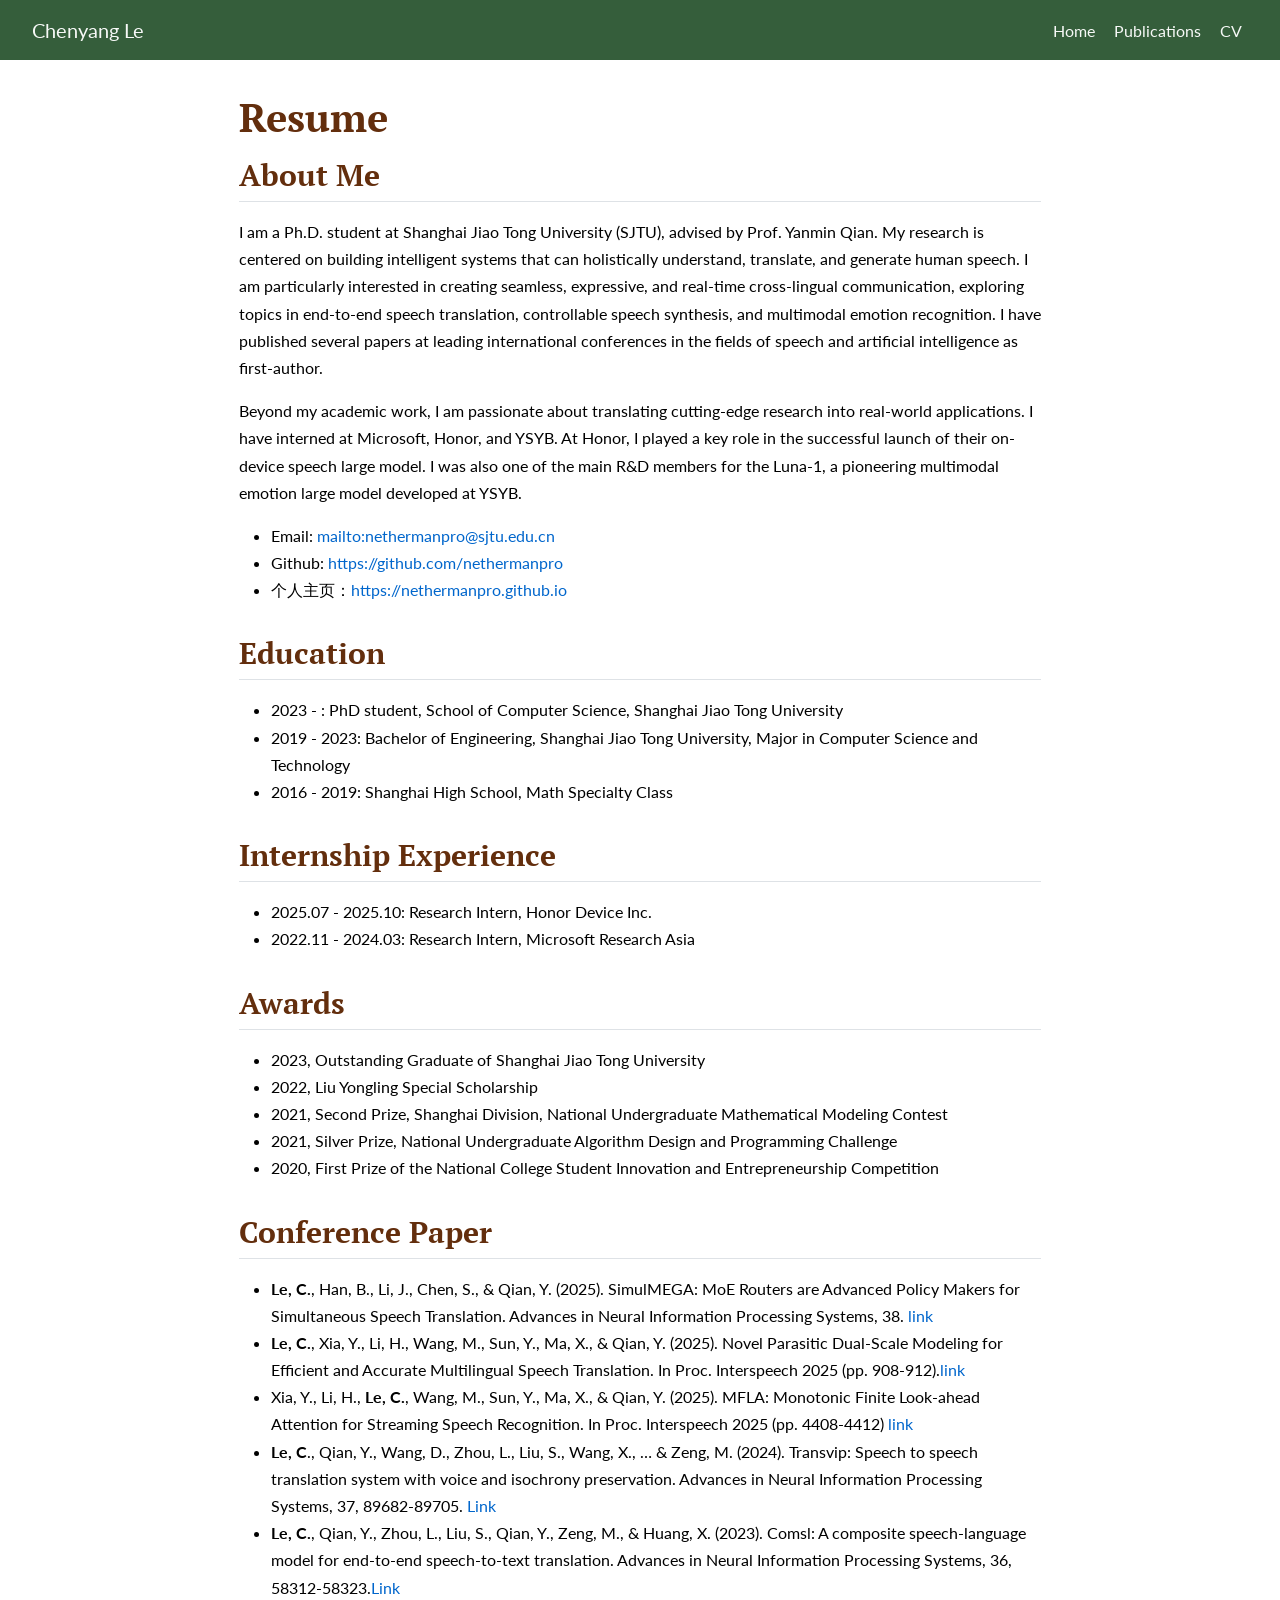
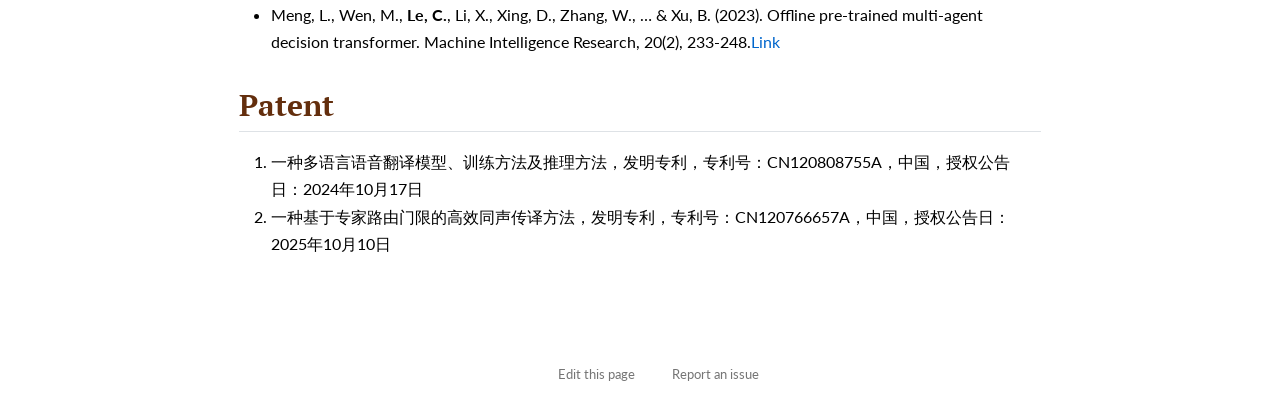
==== docs/CV.html @ 5bd32dc4 "." ====
<!DOCTYPE html>
<html xmlns="http://www.w3.org/1999/xhtml" lang="en" xml:lang="en"><head>

<meta charset="utf-8">
<meta name="generator" content="quarto-1.8.25">

<meta name="viewport" content="width=device-width, initial-scale=1.0, user-scalable=yes">


<title>Resume – Chenyang Le</title>
<style>
code{white-space: pre-wrap;}
span.smallcaps{font-variant: small-caps;}
div.columns{display: flex; gap: min(4vw, 1.5em);}
div.column{flex: auto; overflow-x: auto;}
div.hanging-indent{margin-left: 1.5em; text-indent: -1.5em;}
ul.task-list{list-style: none;}
ul.task-list li input[type="checkbox"] {
  width: 0.8em;
  margin: 0 0.8em 0.2em -1em; /* quarto-specific, see https://github.com/quarto-dev/quarto-cli/issues/4556 */ 
  vertical-align: middle;
}
</style>


<script src="site_libs/quarto-nav/quarto-nav.js"></script>
<script src="site_libs/quarto-nav/headroom.min.js"></script>
<script src="site_libs/clipboard/clipboard.min.js"></script>
<script src="site_libs/quarto-search/autocomplete.umd.js"></script>
<script src="site_libs/quarto-search/fuse.min.js"></script>
<script src="site_libs/quarto-search/quarto-search.js"></script>
<meta name="quarto:offset" content="./">
<link href="./images/site-logo.png" rel="icon" type="image/png">
<script src="site_libs/quarto-html/quarto.js" type="module"></script>
<script src="site_libs/quarto-html/tabsets/tabsets.js" type="module"></script>
<script src="site_libs/quarto-html/axe/axe-check.js" type="module"></script>
<script src="site_libs/quarto-html/popper.min.js"></script>
<script src="site_libs/quarto-html/tippy.umd.min.js"></script>
<script src="site_libs/quarto-html/anchor.min.js"></script>
<link href="site_libs/quarto-html/tippy.css" rel="stylesheet">
<link href="site_libs/quarto-html/quarto-syntax-highlighting-919c7ec90743d9b1e9761dff04b41dfc.css" rel="stylesheet" id="quarto-text-highlighting-styles">
<script src="site_libs/bootstrap/bootstrap.min.js"></script>
<link href="site_libs/bootstrap/bootstrap-icons.css" rel="stylesheet">
<link href="site_libs/bootstrap/bootstrap-dcd3f882ce34d46ee7077e423b65942c.min.css" rel="stylesheet" append-hash="true" id="quarto-bootstrap" data-mode="light">
<script id="quarto-search-options" type="application/json">{
  "location": "navbar",
  "copy-button": false,
  "collapse-after": 3,
  "panel-placement": "end",
  "type": "overlay",
  "limit": 50,
  "keyboard-shortcut": [
    "f",
    "/",
    "s"
  ],
  "show-item-context": false,
  "language": {
    "search-no-results-text": "No results",
    "search-matching-documents-text": "matching documents",
    "search-copy-link-title": "Copy link to search",
    "search-hide-matches-text": "Hide additional matches",
    "search-more-match-text": "more match in this document",
    "search-more-matches-text": "more matches in this document",
    "search-clear-button-title": "Clear",
    "search-text-placeholder": "",
    "search-detached-cancel-button-title": "Cancel",
    "search-submit-button-title": "Submit",
    "search-label": "Search"
  }
}</script>


</head>

<body class="nav-fixed fullcontent quarto-light">

<div id="quarto-search-results"></div>
  <header id="quarto-header" class="headroom fixed-top">
    <nav class="navbar navbar-expand-lg " data-bs-theme="dark">
      <div class="navbar-container container-fluid">
      <div class="navbar-brand-container mx-auto">
    <a href="./index.html" class="navbar-brand navbar-brand-logo">
    </a>
    <a class="navbar-brand" href="./index.html">
    <span class="navbar-title">Chenyang Le</span>
    </a>
  </div>
          <button class="navbar-toggler" type="button" data-bs-toggle="collapse" data-bs-target="#navbarCollapse" aria-controls="navbarCollapse" role="menu" aria-expanded="false" aria-label="Toggle navigation" onclick="if (window.quartoToggleHeadroom) { window.quartoToggleHeadroom(); }">
  <span class="navbar-toggler-icon"></span>
</button>
          <div class="collapse navbar-collapse" id="navbarCollapse">
            <ul class="navbar-nav navbar-nav-scroll ms-auto">
  <li class="nav-item">
    <a class="nav-link" href="./index.html"> 
<span class="menu-text">Home</span></a>
  </li>  
  <li class="nav-item">
    <a class="nav-link" href="./publications.html"> 
<span class="menu-text">Publications</span></a>
  </li>  
  <li class="nav-item">
    <a class="nav-link" href="./CV.pdf"> 
<span class="menu-text">CV</span></a>
  </li>  
</ul>
          </div> <!-- /navcollapse -->
            <div class="quarto-navbar-tools">
</div>
      </div> <!-- /container-fluid -->
    </nav>
</header>
<!-- content -->
<div id="quarto-content" class="quarto-container page-columns page-rows-contents page-layout-article page-navbar">
<!-- sidebar -->
<!-- margin-sidebar -->
    
<!-- main -->
<main class="content" id="quarto-document-content">

<header id="title-block-header" class="quarto-title-block default">
<div class="quarto-title">
<h1 class="title">Resume</h1>
</div>



<div class="quarto-title-meta">

    
  
    
  </div>
  


</header>


<section id="about-me" class="level2">
<h2 class="anchored" data-anchor-id="about-me">About Me</h2>
<p>I am a Ph.D.&nbsp;student at Shanghai Jiao Tong University (SJTU), advised by Prof.&nbsp;Yanmin Qian. My research is centered on building intelligent systems that can holistically understand, translate, and generate human speech. I am particularly interested in creating seamless, expressive, and real-time cross-lingual communication, exploring topics in end-to-end speech translation, controllable speech synthesis, and multimodal emotion recognition. I have published several papers at leading international conferences in the fields of speech and artificial intelligence as first-author.</p>
<p>Beyond my academic work, I am passionate about translating cutting-edge research into real-world applications. I have interned at Microsoft, Honor, and YSYB. At Honor, I played a key role in the successful launch of their on-device speech large model. I was also one of the main R&amp;D members for the Luna-1, a pioneering multimodal emotion large model developed at YSYB.</p>
<ul>
<li>Email: <a href="mailto:nethermanpro@sjtu.edu.cn" class="uri">mailto:nethermanpro@sjtu.edu.cn</a></li>
<li>Github: <a href="https://github.com/nethermanpro" class="uri">https://github.com/nethermanpro</a></li>
<li>个人主页：<a href="https://nethermanpro.github.io" class="uri">https://nethermanpro.github.io</a></li>
</ul>
</section>
<section id="education" class="level2">
<h2 class="anchored" data-anchor-id="education">Education</h2>
<ul>
<li>2023 - : PhD student, School of Computer Science, Shanghai Jiao Tong University</li>
<li>2019 - 2023: Bachelor of Engineering, Shanghai Jiao Tong University, Major in Computer Science and Technology</li>
<li>2016 - 2019: Shanghai High School, Math Specialty Class</li>
</ul>
</section>
<section id="internship-experience" class="level2">
<h2 class="anchored" data-anchor-id="internship-experience">Internship Experience</h2>
<ul>
<li>2025.07 - 2025.10: Research Intern, Honor Device Inc.</li>
<li>2022.11 - 2024.03: Research Intern, Microsoft Research Asia</li>
</ul>
</section>
<section id="awards" class="level2">
<h2 class="anchored" data-anchor-id="awards">Awards</h2>
<ul>
<li>2023, Outstanding Graduate of Shanghai Jiao Tong University</li>
<li>2022, Liu Yongling Special Scholarship</li>
<li>2021, Second Prize, Shanghai Division, National Undergraduate Mathematical Modeling Contest</li>
<li>2021, Silver Prize, National Undergraduate Algorithm Design and Programming Challenge</li>
<li>2020, First Prize of the National College Student Innovation and Entrepreneurship Competition</li>
</ul>
</section>
<section id="conference-paper" class="level2">
<h2 class="anchored" data-anchor-id="conference-paper">Conference Paper</h2>
<ul>
<li><strong>Le, C.</strong>, Han, B., Li, J., Chen, S., &amp; Qian, Y. (2025). SimulMEGA: MoE Routers are Advanced Policy Makers for Simultaneous Speech Translation. Advances in Neural Information Processing Systems, 38. <a href="https://arxiv.org/abs/2509.01200">link</a></li>
<li><strong>Le, C.</strong>, Xia, Y., Li, H., Wang, M., Sun, Y., Ma, X., &amp; Qian, Y. (2025). Novel Parasitic Dual-Scale Modeling for Efficient and Accurate Multilingual Speech Translation. In Proc. Interspeech 2025 (pp.&nbsp;908-912).<a href="https://www.isca-archive.org/interspeech_2025/le25_interspeech.html">link</a></li>
<li>Xia, Y., Li, H., <strong>Le, C.</strong>, Wang, M., Sun, Y., Ma, X., &amp; Qian, Y. (2025). MFLA: Monotonic Finite Look-ahead Attention for Streaming Speech Recognition. In Proc. Interspeech 2025 (pp.&nbsp;4408-4412) <a href="https://www.isca-archive.org/interspeech_2025/xia25_interspeech.pdf">link</a></li>
<li><strong>Le, C</strong>., Qian, Y., Wang, D., Zhou, L., Liu, S., Wang, X., … &amp; Zeng, M. (2024). Transvip: Speech to speech translation system with voice and isochrony preservation. Advances in Neural Information Processing Systems, 37, 89682-89705. <a href="https://proceedings.neurips.cc/paper_files/paper/2024/hash/a32539cb16274581a17e679f6046f4bf-Abstract-Conference.html">Link</a></li>
<li><strong>Le, C.</strong>, Qian, Y., Zhou, L., Liu, S., Qian, Y., Zeng, M., &amp; Huang, X. (2023). Comsl: A composite speech-language model for end-to-end speech-to-text translation. Advances in Neural Information Processing Systems, 36, 58312-58323.<a href="https://proceedings.neurips.cc/paper_files/paper/2023/hash/b6262f7a34e5d641cdb3d33dc9ad1a5a-Abstract-Conference.html">Link</a></li>
<li>Meng, L., Wen, M., <strong>Le, C.</strong>, Li, X., Xing, D., Zhang, W., … &amp; Xu, B. (2023). Offline pre-trained multi-agent decision transformer. Machine Intelligence Research, 20(2), 233-248.<a href="https://link.springer.com/article/10.1007/s11633-022-1383-7">Link</a></li>
</ul>
</section>
<section id="patent" class="level2">
<h2 class="anchored" data-anchor-id="patent">Patent</h2>
<ol type="1">
<li>一种多语言语音翻译模型、训练方法及推理方法，发明专利，专利号：CN120808755A，中国，授权公告日：2024年10月17日</li>
<li>一种基于专家路由门限的高效同声传译方法，发明专利，专利号：CN120766657A，中国，授权公告日：2025年10月10日</li>
</ol>
<!-- ![](https://fig-lianxh.oss-cn-shenzhen.aliyuncs.com/LianxhHome.PNG) -->


</section>

</main> <!-- /main -->
<script id="quarto-html-after-body" type="application/javascript">
  window.document.addEventListener("DOMContentLoaded", function (event) {
    const icon = "";
    const anchorJS = new window.AnchorJS();
    anchorJS.options = {
      placement: 'right',
      icon: icon
    };
    anchorJS.add('.anchored');
    const isCodeAnnotation = (el) => {
      for (const clz of el.classList) {
        if (clz.startsWith('code-annotation-')) {                     
          return true;
        }
      }
      return false;
    }
    const onCopySuccess = function(e) {
      // button target
      const button = e.trigger;
      // don't keep focus
      button.blur();
      // flash "checked"
      button.classList.add('code-copy-button-checked');
      var currentTitle = button.getAttribute("title");
      button.setAttribute("title", "Copied!");
      let tooltip;
      if (window.bootstrap) {
        button.setAttribute("data-bs-toggle", "tooltip");
        button.setAttribute("data-bs-placement", "left");
        button.setAttribute("data-bs-title", "Copied!");
        tooltip = new bootstrap.Tooltip(button, 
          { trigger: "manual", 
            customClass: "code-copy-button-tooltip",
            offset: [0, -8]});
        tooltip.show();    
      }
      setTimeout(function() {
        if (tooltip) {
          tooltip.hide();
          button.removeAttribute("data-bs-title");
          button.removeAttribute("data-bs-toggle");
          button.removeAttribute("data-bs-placement");
        }
        button.setAttribute("title", currentTitle);
        button.classList.remove('code-copy-button-checked');
      }, 1000);
      // clear code selection
      e.clearSelection();
    }
    const getTextToCopy = function(trigger) {
      const outerScaffold = trigger.parentElement.cloneNode(true);
      const codeEl = outerScaffold.querySelector('code');
      for (const childEl of codeEl.children) {
        if (isCodeAnnotation(childEl)) {
          childEl.remove();
        }
      }
      return codeEl.innerText;
    }
    const clipboard = new window.ClipboardJS('.code-copy-button:not([data-in-quarto-modal])', {
      text: getTextToCopy
    });
    clipboard.on('success', onCopySuccess);
    if (window.document.getElementById('quarto-embedded-source-code-modal')) {
      const clipboardModal = new window.ClipboardJS('.code-copy-button[data-in-quarto-modal]', {
        text: getTextToCopy,
        container: window.document.getElementById('quarto-embedded-source-code-modal')
      });
      clipboardModal.on('success', onCopySuccess);
    }
      var localhostRegex = new RegExp(/^(?:http|https):\/\/localhost\:?[0-9]*\//);
      var mailtoRegex = new RegExp(/^mailto:/);
        var filterRegex = new RegExp("https:\/\/nethermanpro\.github\.io");
      var isInternal = (href) => {
          return filterRegex.test(href) || localhostRegex.test(href) || mailtoRegex.test(href);
      }
      // Inspect non-navigation links and adorn them if external
     var links = window.document.querySelectorAll('a[href]:not(.nav-link):not(.navbar-brand):not(.toc-action):not(.sidebar-link):not(.sidebar-item-toggle):not(.pagination-link):not(.no-external):not([aria-hidden]):not(.dropdown-item):not(.quarto-navigation-tool):not(.about-link)');
      for (var i=0; i<links.length; i++) {
        const link = links[i];
        if (!isInternal(link.href)) {
          // undo the damage that might have been done by quarto-nav.js in the case of
          // links that we want to consider external
          if (link.dataset.originalHref !== undefined) {
            link.href = link.dataset.originalHref;
          }
        }
      }
    function tippyHover(el, contentFn, onTriggerFn, onUntriggerFn) {
      const config = {
        allowHTML: true,
        maxWidth: 500,
        delay: 100,
        arrow: false,
        appendTo: function(el) {
            return el.parentElement;
        },
        interactive: true,
        interactiveBorder: 10,
        theme: 'quarto',
        placement: 'bottom-start',
      };
      if (contentFn) {
        config.content = contentFn;
      }
      if (onTriggerFn) {
        config.onTrigger = onTriggerFn;
      }
      if (onUntriggerFn) {
        config.onUntrigger = onUntriggerFn;
      }
      window.tippy(el, config); 
    }
    const noterefs = window.document.querySelectorAll('a[role="doc-noteref"]');
    for (var i=0; i<noterefs.length; i++) {
      const ref = noterefs[i];
      tippyHover(ref, function() {
        // use id or data attribute instead here
        let href = ref.getAttribute('data-footnote-href') || ref.getAttribute('href');
        try { href = new URL(href).hash; } catch {}
        const id = href.replace(/^#\/?/, "");
        const note = window.document.getElementById(id);
        if (note) {
          return note.innerHTML;
        } else {
          return "";
        }
      });
    }
    const xrefs = window.document.querySelectorAll('a.quarto-xref');
    const processXRef = (id, note) => {
      // Strip column container classes
      const stripColumnClz = (el) => {
        el.classList.remove("page-full", "page-columns");
        if (el.children) {
          for (const child of el.children) {
            stripColumnClz(child);
          }
        }
      }
      stripColumnClz(note)
      if (id === null || id.startsWith('sec-')) {
        // Special case sections, only their first couple elements
        const container = document.createElement("div");
        if (note.children && note.children.length > 2) {
          container.appendChild(note.children[0].cloneNode(true));
          for (let i = 1; i < note.children.length; i++) {
            const child = note.children[i];
            if (child.tagName === "P" && child.innerText === "") {
              continue;
            } else {
              container.appendChild(child.cloneNode(true));
              break;
            }
          }
          if (window.Quarto?.typesetMath) {
            window.Quarto.typesetMath(container);
          }
          return container.innerHTML
        } else {
          if (window.Quarto?.typesetMath) {
            window.Quarto.typesetMath(note);
          }
          return note.innerHTML;
        }
      } else {
        // Remove any anchor links if they are present
        const anchorLink = note.querySelector('a.anchorjs-link');
        if (anchorLink) {
          anchorLink.remove();
        }
        if (window.Quarto?.typesetMath) {
          window.Quarto.typesetMath(note);
        }
        if (note.classList.contains("callout")) {
          return note.outerHTML;
        } else {
          return note.innerHTML;
        }
      }
    }
    for (var i=0; i<xrefs.length; i++) {
      const xref = xrefs[i];
      tippyHover(xref, undefined, function(instance) {
        instance.disable();
        let url = xref.getAttribute('href');
        let hash = undefined; 
        if (url.startsWith('#')) {
          hash = url;
        } else {
          try { hash = new URL(url).hash; } catch {}
        }
        if (hash) {
          const id = hash.replace(/^#\/?/, "");
          const note = window.document.getElementById(id);
          if (note !== null) {
            try {
              const html = processXRef(id, note.cloneNode(true));
              instance.setContent(html);
            } finally {
              instance.enable();
              instance.show();
            }
          } else {
            // See if we can fetch this
            fetch(url.split('#')[0])
            .then(res => res.text())
            .then(html => {
              const parser = new DOMParser();
              const htmlDoc = parser.parseFromString(html, "text/html");
              const note = htmlDoc.getElementById(id);
              if (note !== null) {
                const html = processXRef(id, note);
                instance.setContent(html);
              } 
            }).finally(() => {
              instance.enable();
              instance.show();
            });
          }
        } else {
          // See if we can fetch a full url (with no hash to target)
          // This is a special case and we should probably do some content thinning / targeting
          fetch(url)
          .then(res => res.text())
          .then(html => {
            const parser = new DOMParser();
            const htmlDoc = parser.parseFromString(html, "text/html");
            const note = htmlDoc.querySelector('main.content');
            if (note !== null) {
              // This should only happen for chapter cross references
              // (since there is no id in the URL)
              // remove the first header
              if (note.children.length > 0 && note.children[0].tagName === "HEADER") {
                note.children[0].remove();
              }
              const html = processXRef(null, note);
              instance.setContent(html);
            } 
          }).finally(() => {
            instance.enable();
            instance.show();
          });
        }
      }, function(instance) {
      });
    }
        let selectedAnnoteEl;
        const selectorForAnnotation = ( cell, annotation) => {
          let cellAttr = 'data-code-cell="' + cell + '"';
          let lineAttr = 'data-code-annotation="' +  annotation + '"';
          const selector = 'span[' + cellAttr + '][' + lineAttr + ']';
          return selector;
        }
        const selectCodeLines = (annoteEl) => {
          const doc = window.document;
          const targetCell = annoteEl.getAttribute("data-target-cell");
          const targetAnnotation = annoteEl.getAttribute("data-target-annotation");
          const annoteSpan = window.document.querySelector(selectorForAnnotation(targetCell, targetAnnotation));
          const lines = annoteSpan.getAttribute("data-code-lines").split(",");
          const lineIds = lines.map((line) => {
            return targetCell + "-" + line;
          })
          let top = null;
          let height = null;
          let parent = null;
          if (lineIds.length > 0) {
              //compute the position of the single el (top and bottom and make a div)
              const el = window.document.getElementById(lineIds[0]);
              top = el.offsetTop;
              height = el.offsetHeight;
              parent = el.parentElement.parentElement;
            if (lineIds.length > 1) {
              const lastEl = window.document.getElementById(lineIds[lineIds.length - 1]);
              const bottom = lastEl.offsetTop + lastEl.offsetHeight;
              height = bottom - top;
            }
            if (top !== null && height !== null && parent !== null) {
              // cook up a div (if necessary) and position it 
              let div = window.document.getElementById("code-annotation-line-highlight");
              if (div === null) {
                div = window.document.createElement("div");
                div.setAttribute("id", "code-annotation-line-highlight");
                div.style.position = 'absolute';
                parent.appendChild(div);
              }
              div.style.top = top - 2 + "px";
              div.style.height = height + 4 + "px";
              div.style.left = 0;
              let gutterDiv = window.document.getElementById("code-annotation-line-highlight-gutter");
              if (gutterDiv === null) {
                gutterDiv = window.document.createElement("div");
                gutterDiv.setAttribute("id", "code-annotation-line-highlight-gutter");
                gutterDiv.style.position = 'absolute';
                const codeCell = window.document.getElementById(targetCell);
                const gutter = codeCell.querySelector('.code-annotation-gutter');
                gutter.appendChild(gutterDiv);
              }
              gutterDiv.style.top = top - 2 + "px";
              gutterDiv.style.height = height + 4 + "px";
            }
            selectedAnnoteEl = annoteEl;
          }
        };
        const unselectCodeLines = () => {
          const elementsIds = ["code-annotation-line-highlight", "code-annotation-line-highlight-gutter"];
          elementsIds.forEach((elId) => {
            const div = window.document.getElementById(elId);
            if (div) {
              div.remove();
            }
          });
          selectedAnnoteEl = undefined;
        };
          // Handle positioning of the toggle
      window.addEventListener(
        "resize",
        throttle(() => {
          elRect = undefined;
          if (selectedAnnoteEl) {
            selectCodeLines(selectedAnnoteEl);
          }
        }, 10)
      );
      function throttle(fn, ms) {
      let throttle = false;
      let timer;
        return (...args) => {
          if(!throttle) { // first call gets through
              fn.apply(this, args);
              throttle = true;
          } else { // all the others get throttled
              if(timer) clearTimeout(timer); // cancel #2
              timer = setTimeout(() => {
                fn.apply(this, args);
                timer = throttle = false;
              }, ms);
          }
        };
      }
        // Attach click handler to the DT
        const annoteDls = window.document.querySelectorAll('dt[data-target-cell]');
        for (const annoteDlNode of annoteDls) {
          annoteDlNode.addEventListener('click', (event) => {
            const clickedEl = event.target;
            if (clickedEl !== selectedAnnoteEl) {
              unselectCodeLines();
              const activeEl = window.document.querySelector('dt[data-target-cell].code-annotation-active');
              if (activeEl) {
                activeEl.classList.remove('code-annotation-active');
              }
              selectCodeLines(clickedEl);
              clickedEl.classList.add('code-annotation-active');
            } else {
              // Unselect the line
              unselectCodeLines();
              clickedEl.classList.remove('code-annotation-active');
            }
          });
        }
    const findCites = (el) => {
      const parentEl = el.parentElement;
      if (parentEl) {
        const cites = parentEl.dataset.cites;
        if (cites) {
          return {
            el,
            cites: cites.split(' ')
          };
        } else {
          return findCites(el.parentElement)
        }
      } else {
        return undefined;
      }
    };
    var bibliorefs = window.document.querySelectorAll('a[role="doc-biblioref"]');
    for (var i=0; i<bibliorefs.length; i++) {
      const ref = bibliorefs[i];
      const citeInfo = findCites(ref);
      if (citeInfo) {
        tippyHover(citeInfo.el, function() {
          var popup = window.document.createElement('div');
          citeInfo.cites.forEach(function(cite) {
            var citeDiv = window.document.createElement('div');
            citeDiv.classList.add('hanging-indent');
            citeDiv.classList.add('csl-entry');
            var biblioDiv = window.document.getElementById('ref-' + cite);
            if (biblioDiv) {
              citeDiv.innerHTML = biblioDiv.innerHTML;
            }
            popup.appendChild(citeDiv);
          });
          return popup.innerHTML;
        });
      }
    }
  });
  </script>
</div> <!-- /content -->




<footer class="footer"><div class="nav-footer"><div class="nav-footer-center"><div class="toc-actions"><ul><li><a href="https://github.com/nethermanpro/nethermanpro.github.io/edit/main/CV.md" class="toc-action"><i class="bi bi-github"></i>Edit this page</a></li><li><a href="https://github.com/nethermanpro/nethermanpro.github.io/issues/new" class="toc-action"><i class="bi empty"></i>Report an issue</a></li></ul></div></div></div></footer></body></html>
---- docs/site_libs/quarto-html/quarto-syntax-highlighting-919c7ec90743d9b1e9761dff04b41dfc.css ----
/* quarto syntax highlight colors */
:root {
  --quarto-hl-ot-color: #003B4F;
  --quarto-hl-at-color: #657422;
  --quarto-hl-ss-color: #20794D;
  --quarto-hl-an-color: #5E5E5E;
  --quarto-hl-fu-color: #4758AB;
  --quarto-hl-st-color: #20794D;
  --quarto-hl-cf-color: #003B4F;
  --quarto-hl-op-color: #5E5E5E;
  --quarto-hl-er-color: #AD0000;
  --quarto-hl-bn-color: #AD0000;
  --quarto-hl-al-color: #AD0000;
  --quarto-hl-va-color: #111111;
  --quarto-hl-bu-color: inherit;
  --quarto-hl-ex-color: inherit;
  --quarto-hl-pp-color: #AD0000;
  --quarto-hl-in-color: #5E5E5E;
  --quarto-hl-vs-color: #20794D;
  --quarto-hl-wa-color: #5E5E5E;
  --quarto-hl-do-color: #5E5E5E;
  --quarto-hl-im-color: #00769E;
  --quarto-hl-ch-color: #20794D;
  --quarto-hl-dt-color: #AD0000;
  --quarto-hl-fl-color: #AD0000;
  --quarto-hl-co-color: #5E5E5E;
  --quarto-hl-cv-color: #5E5E5E;
  --quarto-hl-cn-color: #8f5902;
  --quarto-hl-sc-color: #5E5E5E;
  --quarto-hl-dv-color: #AD0000;
  --quarto-hl-kw-color: #003B4F;
}

/* other quarto variables */
:root {
  --quarto-font-monospace: "Source Code Pro", monospace;
}

/* syntax highlight based on Pandoc's rules */
pre > code.sourceCode > span {
  color: #003B4F;
}

code.sourceCode > span {
  color: #003B4F;
}

div.sourceCode,
div.sourceCode pre.sourceCode {
  color: #003B4F;
}

/* Normal */
code span {
  color: #003B4F;
}

/* Alert */
code span.al {
  color: #AD0000;
  font-style: inherit;
}

/* Annotation */
code span.an {
  color: #5E5E5E;
  font-style: inherit;
}

/* Attribute */
code span.at {
  color: #657422;
  font-style: inherit;
}

/* BaseN */
code span.bn {
  color: #AD0000;
  font-style: inherit;
}

/* BuiltIn */
code span.bu {
  font-style: inherit;
}

/* ControlFlow */
code span.cf {
  color: #003B4F;
  font-weight: bold;
  font-style: inherit;
}

/* Char */
code span.ch {
  color: #20794D;
  font-style: inherit;
}

/* Constant */
code span.cn {
  color: #8f5902;
  font-style: inherit;
}

/* Comment */
code span.co {
  color: #5E5E5E;
  font-style: inherit;
}

/* CommentVar */
code span.cv {
  color: #5E5E5E;
  font-style: italic;
}

/* Documentation */
code span.do {
  color: #5E5E5E;
  font-style: italic;
}

/* DataType */
code span.dt {
  color: #AD0000;
  font-style: inherit;
}

/* DecVal */
code span.dv {
  color: #AD0000;
  font-style: inherit;
}

/* Error */
code span.er {
  color: #AD0000;
  font-style: inherit;
}

/* Extension */
code span.ex {
  font-style: inherit;
}

/* Float */
code span.fl {
  color: #AD0000;
  font-style: inherit;
}

/* Function */
code span.fu {
  color: #4758AB;
  font-style: inherit;
}

/* Import */
code span.im {
  color: #00769E;
  font-style: inherit;
}

/* Information */
code span.in {
  color: #5E5E5E;
  font-style: inherit;
}

/* Keyword */
code span.kw {
  color: #003B4F;
  font-weight: bold;
  font-style: inherit;
}

/* Operator */
code span.op {
  color: #5E5E5E;
  font-style: inherit;
}

/* Other */
code span.ot {
  color: #003B4F;
  font-style: inherit;
}

/* Preprocessor */
code span.pp {
  color: #AD0000;
  font-style: inherit;
}

/* SpecialChar */
code span.sc {
  color: #5E5E5E;
  font-style: inherit;
}

/* SpecialString */
code span.ss {
  color: #20794D;
  font-style: inherit;
}

/* String */
code span.st {
  color: #20794D;
  font-style: inherit;
}

/* Variable */
code span.va {
  color: #111111;
  font-style: inherit;
}

/* VerbatimString */
code span.vs {
  color: #20794D;
  font-style: inherit;
}

/* Warning */
code span.wa {
  color: #5E5E5E;
  font-style: italic;
}

.prevent-inlining {
  content: "</";
}

/*# sourceMappingURL=27f65b35bdd62a2968840eaedc7157f3.css.map */
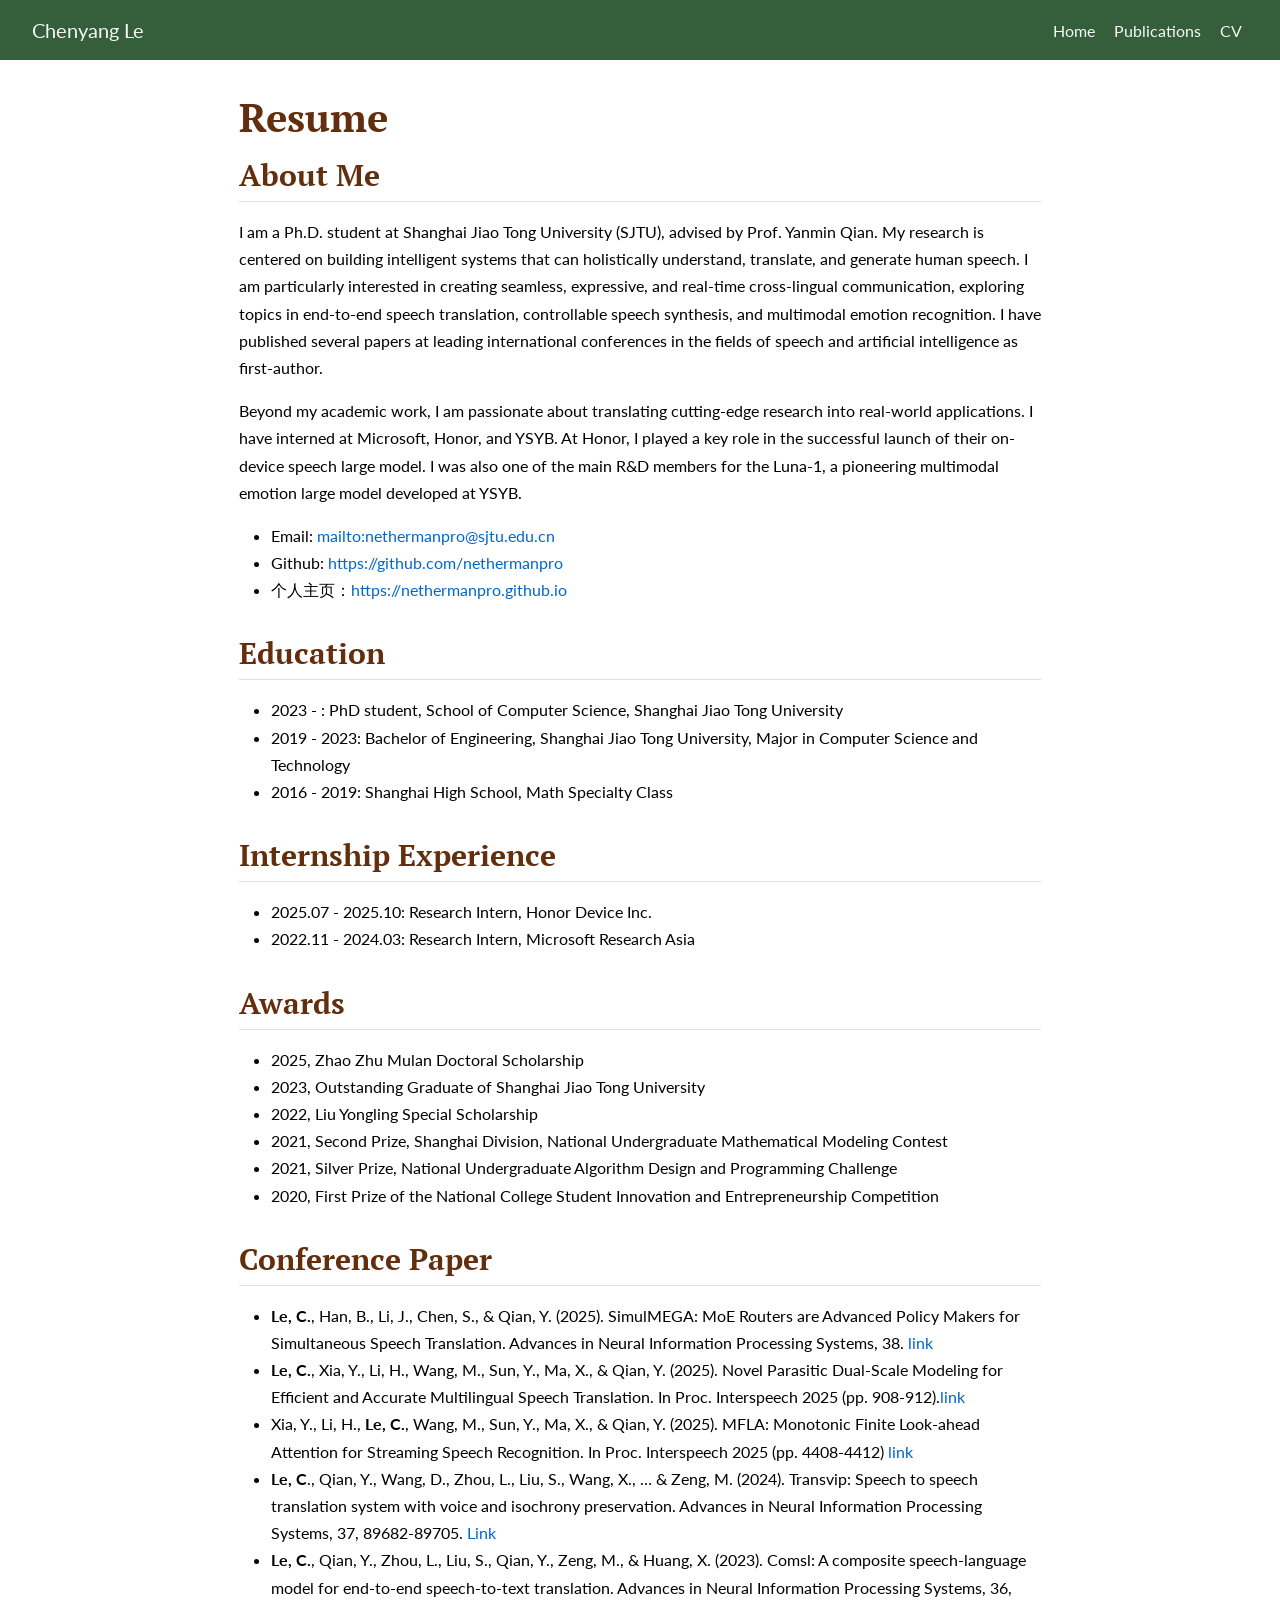
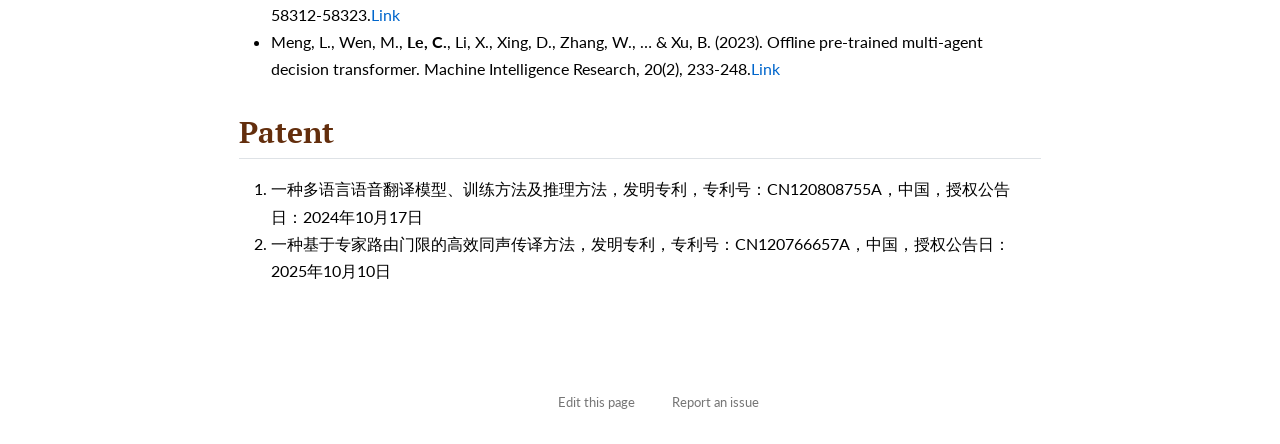
==== commit 58cea19e: "." ====
--- a/docs/CV.html
+++ b/docs/CV.html
@@ -165,6 +165,7 @@
 <section id="awards" class="level2">
 <h2 class="anchored" data-anchor-id="awards">Awards</h2>
 <ul>
+<li>2025, Zhao Zhu Mulan Doctoral Scholarship</li>
 <li>2023, Outstanding Graduate of Shanghai Jiao Tong University</li>
 <li>2022, Liu Yongling Special Scholarship</li>
 <li>2021, Second Prize, Shanghai Division, National Undergraduate Mathematical Modeling Contest</li>
